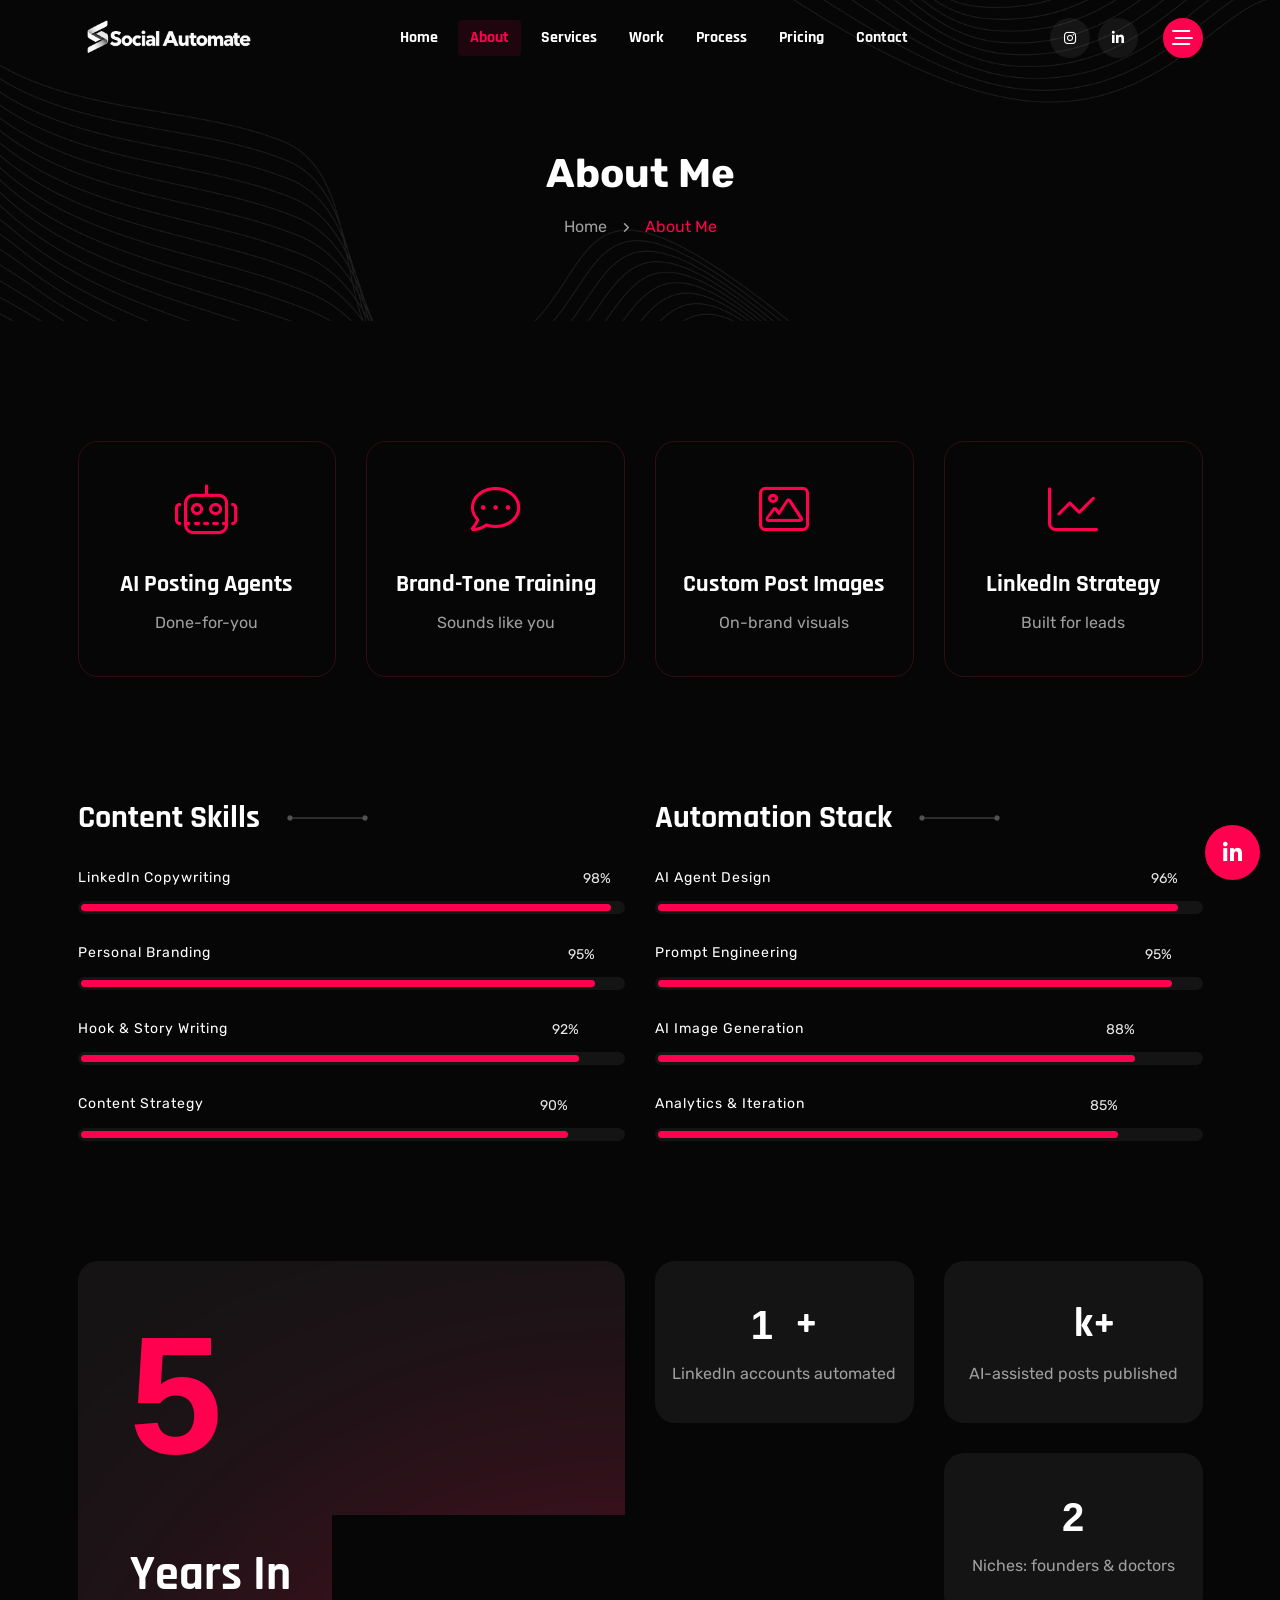
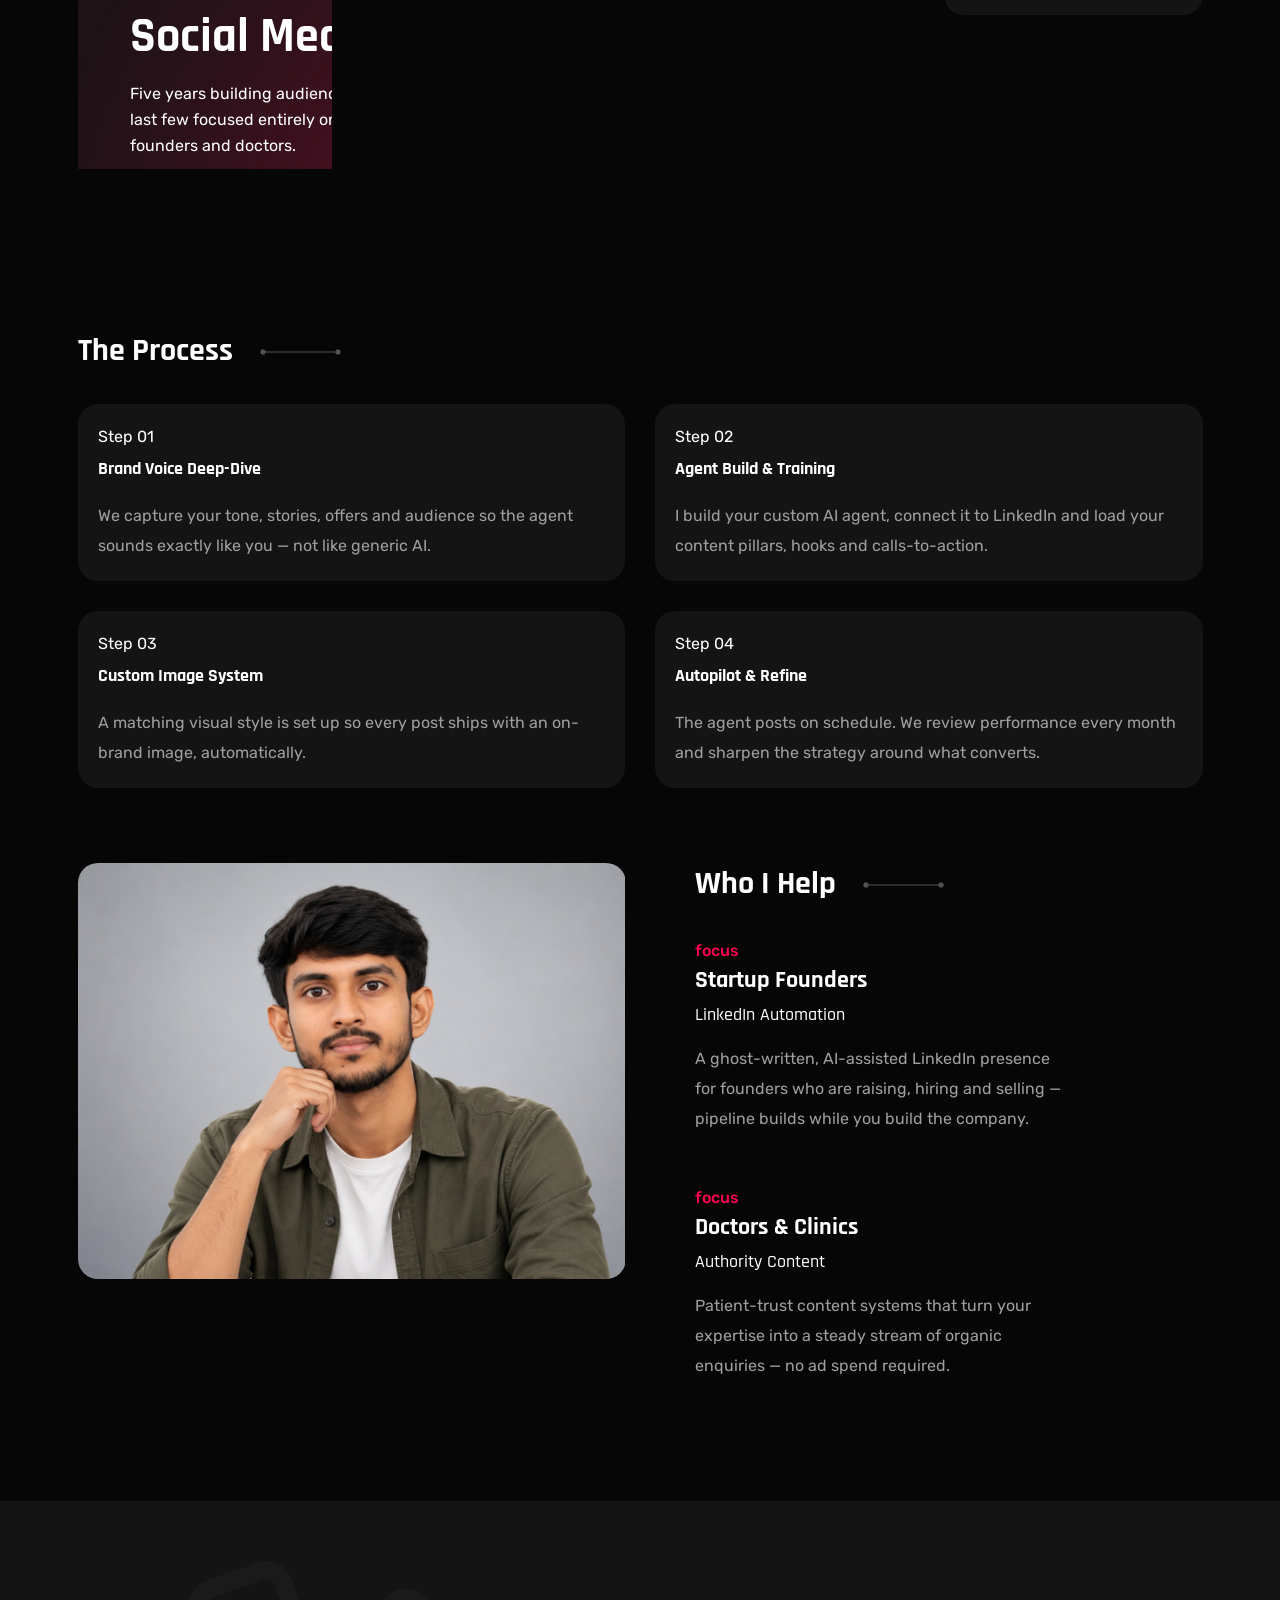
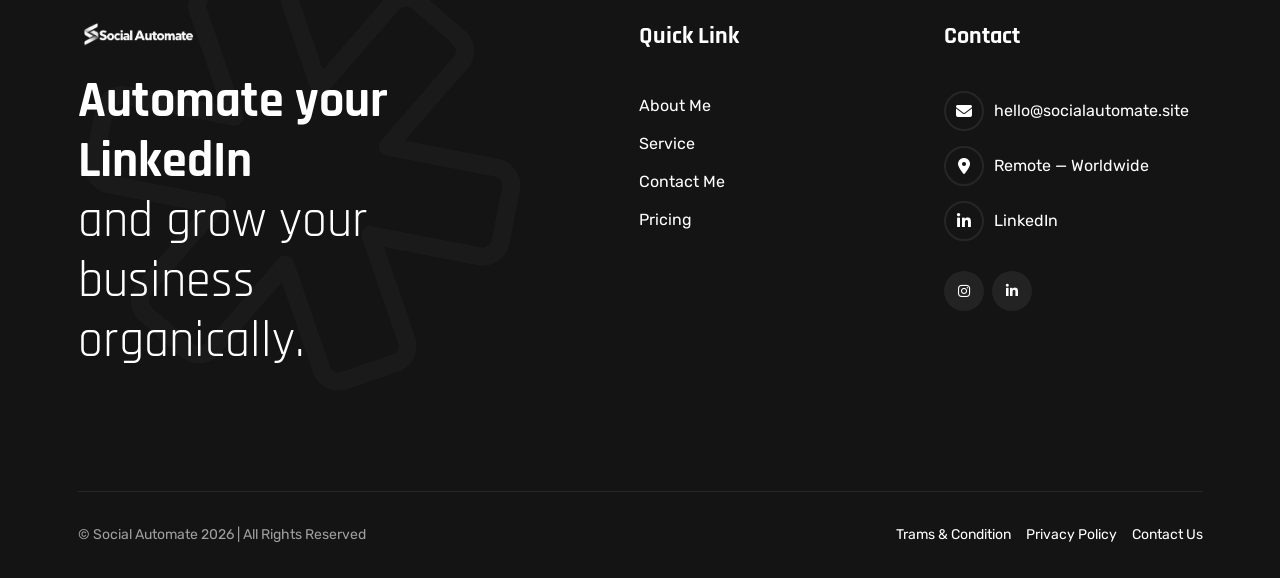
==== about.html @ 87e61f51 "Initial Social Automate website" ====
<!DOCTYPE html>
<html lang="en">


<!-- Mirrored from inversweb.com/product/html/reeni/about.html by HTTrack Website Copier/3.x [XR&CO'2014], Sat, 05 Sep 2026 14:02:04 GMT -->
<head>
    <meta charset="UTF-8">
    <meta http-equiv="X-UA-Compatible" content="IE=edge">
    <meta name="viewport" content="width=device-width, initial-scale=1.0">
    <meta name="description" content="Reeni is a modern personal portfolio template for designers, developers, content writer, cleaner, programmer, fashion designer, model, Influencer and freelancers. Fully responsive, SEO-friendly, Bootstrap and easy to customize.">
    <link rel="shortcut icon" type="image/x-icon" href="assets/images/favicon.svg">
    <title>About | Socialautomate</title>
    <!-- Bootstrap min css -->
    <link rel="stylesheet" href="assets/css/vendor/fontawesome.css">
    <link rel="stylesheet" href="assets/css/plugins/swiper.css">
    <link rel="stylesheet" href="assets/css/plugins/odometer.css">
    <link rel="stylesheet" href="assets/css/vendor/animate.min.css">
    <link rel="stylesheet" href="assets/css/vendor/bootstrap.min.css">
    <!-- custom css -->
    <link rel="stylesheet" href="assets/css/style.css">
    <style>
        .about .tmp-mainmenu a[aria-current="page"] { color: var(--color-primary) !important; }
    </style>
    <link rel="stylesheet" href="assets/css/socialautomate-footer.css">
</head>

<body class="about inner">

    <!-- tpm-header-area start -->
    <header class="tmp-header-area-start header-one header--sticky header--transparent">
        <!-- header mid area start -->
        <div class="container">
            <div class="row">
                <div class="col-lg-12">
                    <div class="header-content">
                        <div class="logo">
                            <a href="index.html">
                                <img class="logo-dark" src="assets/images/logo/logo.png" alt="Socialautomate">
                                <img class="logo-white" src="assets/images/logo/logo.png" alt="Socialautomate">
                            </a>
                        </div>
                        <div class="tmp-mainmenu-nav d-none d-xl-block">
                            <nav class="navbar-example2">
                                <ul class="tmp-mainmenu nav nav-pills">
                                    <li class="nav-item"><a href="index.html">Home</a></li>
                                    <li class="nav-item"><a class="active" aria-current="page" href="about.html">About</a></li>
                                    <li class="nav-item"><a href="index.html#service">Services</a></li>
                                    <li class="nav-item"><a href="index.html#portfolio">Work</a></li>
                                    <li class="nav-item"><a href="index.html#resume">Process</a></li>
                                    <li class="nav-item"><a href="index.html#pricing">Pricing</a></li>
                                    <li class="nav-item"><a href="index.html#contacts">Contact</a></li>
                                </ul>
                            </nav>
                        </div>

                        <div class="tmp-header-right">
                            <div class="social-share-wrapper d-none d-md-block">
                                <div class="social-link">
                                    <a href="https://instagram.com/social.automate" target="_blank" rel="noopener noreferrer" aria-label="Instagram"><i class="fa-brands fa-instagram"></i></a>
                                    <a href="https://linkedin.com/in/dalim-chandra-nama" target="_blank" rel="noopener noreferrer" aria-label="LinkedIn"><i class="fa-brands fa-linkedin-in"></i></a>
                                </div>
                            </div>

                            <div class="actions-area">
                                <div class="tmp-side-collups-area d-none d-xl-block">
                                    <button class="tmp-menu-bars tmp_button_active" aria-label="Open profile menu"><i class="fa-regular fa-bars-staggered"></i></button>
                                </div>
                                <div class="tmp-side-collups-area d-block d-xl-none">
                                    <button class="tmp-menu-bars humberger_menu_active" aria-label="Open navigation"><i class="fa-regular fa-bars-staggered"></i></button>
                                </div>
                            </div>
                        </div>

                    </div>
                </div>
            </div>
        </div>
        <!-- header mid area end -->
    </header>

    <div class="d-none d-xl-block">
        <div class="tmp-sidebar-area tmp_side_bar">
            <div class="inner">
                <div class="top-area">
                    <a href="index.html" class="logo"><img src="assets/images/logo/logo.png" alt="Socialautomate"></a>
                    <div class="close-icon-area"><button class="tmp-round-action-btn close_side_menu_active" type="button" aria-label="Close profile menu"><i class="fa-sharp fa-light fa-xmark"></i></button></div>
                </div>
                <div class="content-wrapper">
                    <div class="image-area-feature"><img src="assets/images/experiences/02.webp" alt="Dalim's profile portrait"></div>
                    <h5 class="title mt--30">AI-powered social media automation for founders &amp; professionals.</h5>
                    <p class="disc">I'm Dalim. I build AI-powered social media automation systems and custom AI agents that help businesses create, publish and manage content more efficiently.</p>
                    <div class="short-contact-area">
                        <a class="single-contact" href="https://linkedin.com/in/dalim-chandra-nama" target="_blank" rel="noopener noreferrer"><i class="fa-brands fa-linkedin-in" aria-hidden="true"></i><div class="information"><span>LinkedIn</span><div class="number">Dalim Chandra Nama</div></div></a>
                        <div class="single-contact"><i class="fa-solid fa-envelope" aria-hidden="true"></i><div class="information tmp-link-animation"><span>Email</span><a href="mailto:hello@socialautomate.site" class="number">hello@socialautomate.site</a></div></div>
                        <div class="single-contact"><i class="fa-solid fa-location-crosshairs"></i><div class="information tmp-link-animation"><span>My Address</span><span class="number">REMOTE — WORLDWIDE</span></div></div>
                    </div>
                    <div class="social-wrapper mt--20"><span class="subtitle">find with me</span><div class="social-link"><a aria-label="Instagram" href="https://instagram.com/social.automate" target="_blank" rel="noopener noreferrer"><i class="fa-brands fa-instagram"></i></a><a aria-label="LinkedIn" href="https://linkedin.com/in/dalim-chandra-nama" target="_blank" rel="noopener noreferrer"><i class="fa-brands fa-linkedin-in"></i></a></div></div>
                </div>
            </div>
        </div>
        <a class="overlay_close_side_menu close_side_menu_active" href="javascript:void(0);" aria-label="Close profile menu"></a>
    </div>


    <!-- Start Popup Mobile Menu  -->
    <div class="d-block d-xl-none">
        <div class="tmp-popup-mobile-menu">
            <div class="inner">
                <div class="header-top">
                    <div class="logo">
                        <a href="index.html" class="logo-area">
                            <img class="logo-dark" src="assets/images/logo/logo.png" alt="Socialautomate">
                            <img class="logo-white" src="assets/images/logo/logo.png" alt="Socialautomate">
                        </a>
                    </div>
                    <div class="close-menu">
                        <button class="close-button tmp-round-action-btn">
                            <i class="fa-sharp fa-light fa-xmark"></i>
                        </button>
                    </div>
                </div>

                <ul class="tmp-mainmenu onepagenav-click">
                    <li><a href="index.html">Home</a></li>
                    <li><a class="active" aria-current="page" href="about.html">About</a></li>
                    <li><a href="index.html#service">Services</a></li>
                    <li><a href="index.html#portfolio">Work</a></li>
                    <li><a href="index.html#resume">Process</a></li>
                    <li><a href="index.html#pricing">Pricing</a></li>
                    <li><a href="index.html#contacts">Contact</a></li>
                </ul>

                <!-- social sharea area -->
                <div class="social-wrapper mt--40">
                    <span class="subtitle">find with me</span>
                    <div class="social-link">
                        <a href="https://instagram.com/social.automate" target="_blank" rel="noopener noreferrer" aria-label="Instagram"><i class="fa-brands fa-instagram"></i></a>
                        <a href="https://linkedin.com/in/dalim-chandra-nama" target="_blank" rel="noopener noreferrer" aria-label="LinkedIn"><i class="fa-brands fa-linkedin-in"></i></a>
                    </div>
                </div>
                <!-- end -->

            </div>
        </div>
    </div>
    <!-- End Popup Mobile Menu  -->


    <!-- Breadcrumb Area Start -->
    <div class="breadcrumb-area breadcrumb-bg">
        <div class="container">
            <div class="row">
                <div class="col-lg-12">
                    <div class="breadcrumb-inner text-center">
                        <h1 class="title split-collab">About Me</h1>
                        <ul class="page-list">
                            <li class="tmp-breadcrumb-item"><a href="index.html">Home</a></li>
                            <li class="icon"><i class="fa-solid fa-angle-right"></i></li>
                            <li class="tmp-breadcrumb-item active">About Me</li>
                        </ul>
                    </div>
                </div>
            </div>
        </div>
    </div>
    <!-- Breadcrumb Area End -->

    <!-- Tpm Service Area Start -->
    <section class="service-area tmp-section-gap">
        <div class="container">
            <div class="row justify-content-center">
                <div class="col-lg-3 col-md-4 col-sm-6">
                    <div class="service-card-v1 tmp-scroll-trigger tmp-fade-in animation-order-1 tmp-link-animation">
                        <div class="service-card-icon">
                            <i class="fa-light fa-robot"></i>
                        </div>
                        <h4 class="service-title"><a href="service-details.html">AI Posting Agents</a></h4>
                        <p class="service-para">Done-for-you</p>
                    </div>
                </div>
                <div class="col-lg-3 col-md-4 col-sm-6">
                    <div class="service-card-v1 tmp-scroll-trigger tmp-fade-in animation-order-2 tmp-link-animation">
                        <div class="service-card-icon">
                            <i class="fa-light fa-comment-dots"></i>
                        </div>
                        <h4 class="service-title"><a href="service-details.html">Brand-Tone Training</a></h4>
                        <p class="service-para">Sounds like you</p>
                    </div>
                </div>
                <div class="col-lg-3 col-md-4 col-sm-6">
                    <div class="service-card-v1 tmp-scroll-trigger tmp-fade-in animation-order-3 tmp-link-animation">
                        <div class="service-card-icon">
                            <i class="fa-light fa-image"></i>
                        </div>
                        <h4 class="service-title"><a href="service-details.html">Custom Post Images</a></h4>
                        <p class="service-para">On-brand visuals</p>
                    </div>
                </div>
                <div class="col-lg-3 col-md-4 col-sm-6">
                    <div class="service-card-v1 tmp-scroll-trigger tmp-fade-in animation-order-4 tmp-link-animation">
                        <div class="service-card-icon">
                            <i class="fa-light fa-chart-line"></i>
                        </div>
                        <h4 class="service-title"><a href="service-details.html">LinkedIn Strategy</a></h4>
                        <p class="service-para">Built for leads</p>
                    </div>
                </div>
            </div>
        </div>
    </section>
    <!-- Tpm Service Area End -->

    <!-- tmp skill area start -->
    <div class="tmp-skill-area tmp-section-gapBottom">
        <div class="container">
            <div class="row">
                <div class="inner">
                    <div class="row">
                        <div class="col-lg-6">
                            <div class="progress-wrapper">
                                <div class="content">
                                    <h2 class="custom-title mb--30 tmp-scroll-trigger tmp-fade-in animation-order-1">
                                        Content Skills <span><img src="assets/images/custom-line/custom-line.png" alt="custom-line"></span>
                                    </h2>
                                    <!-- Start Single Progress Charts -->
                                    <div class="progress-charts">
                                        <h6 class="heading heading-h6">
                                            LinkedIn Copywriting</h6>
                                        <div class="progress">
                                            <div class="progress-bar wow fadeInLeft" data-wow-duration="0.5s" data-wow-delay=".3s" role="progressbar" style="width: 98%; visibility: visible; animation-duration: 0.5s; animation-delay: 0.3s; animation-name: fadeInLeft;" aria-valuenow="98" aria-valuemin="0" aria-valuemax="100">
                                                <span class="percent-label">98%</span>
                                            </div>
                                        </div>
                                    </div>
                                    <!-- End Single Progress Charts -->

                                    <!-- Start Single Progress Charts -->
                                    <div class="progress-charts">
                                        <h6 class="heading heading-h6">
                                            Personal Branding</h6>
                                        <div class="progress">
                                            <div class="progress-bar wow fadeInLeft" data-wow-duration="0.6s" data-wow-delay=".4s" role="progressbar" style="width: 95%; visibility: visible; animation-duration: 0.6s; animation-delay: 0.4s; animation-name: fadeInLeft;" aria-valuenow="95" aria-valuemin="0" aria-valuemax="100">
                                                <span class="percent-label">95%</span>
                                            </div>
                                        </div>
                                    </div>
                                    <!-- End Single Progress Charts -->

                                    <!-- Start Single Progress Charts -->
                                    <div class="progress-charts">
                                        <h6 class="heading heading-h6">
                                            Hook &amp; Story Writing</h6>
                                        <div class="progress">
                                            <div class="progress-bar wow fadeInLeft" data-wow-duration="0.7s" data-wow-delay=".5s" role="progressbar" style="width: 92%; visibility: visible; animation-duration: 0.7s; animation-delay: 0.5s; animation-name: fadeInLeft;" aria-valuenow="92" aria-valuemin="0" aria-valuemax="100">
                                                <span class="percent-label">92%</span>
                                            </div>
                                        </div>
                                    </div>
                                    <!-- End Single Progress Charts -->

                                    <!-- Start Single Progress Charts -->
                                    <div class="progress-charts">
                                        <h6 class="heading heading-h6">
                                            Content Strategy</h6>
                                        <div class="progress">
                                            <div class="progress-bar wow fadeInLeft" data-wow-duration="0.8s" data-wow-delay=".6s" role="progressbar" style="width: 90%; visibility: visible; animation-duration: 0.8s; animation-delay: 0.6s; animation-name: fadeInLeft;" aria-valuenow="90" aria-valuemin="0" aria-valuemax="100">
                                                <span class="percent-label">90%</span>
                                            </div>
                                        </div>
                                    </div>
                                    <!-- End Single Progress Charts -->

                                </div>
                            </div>
                        </div>
                        <div class="col-lg-6">
                            <div class="progress-wrapper">
                                <div class="content">
                                    <h2 class="custom-title mb--30 tmp-scroll-trigger tmp-fade-in animation-order-1">
                                        Automation Stack <span><img src="assets/images/custom-line/custom-line.png" alt="custom-line"></span>
                                    </h2>
                                    <!-- Start Single Progress Charts -->
                                    <div class="progress-charts">
                                        <h6 class="heading heading-h6">
                                            AI Agent Design</h6>
                                        <div class="progress">
                                            <div class="progress-bar wow fadeInLeft" data-wow-duration="0.5s" data-wow-delay=".3s" role="progressbar" style="width: 96%; visibility: visible; animation-duration: 0.5s; animation-delay: 0.3s; animation-name: fadeInLeft;" aria-valuenow="96" aria-valuemin="0" aria-valuemax="100">
                                                <span class="percent-label">96%</span>
                                            </div>
                                        </div>
                                    </div>
                                    <!-- End Single Progress Charts -->

                                    <!-- Start Single Progress Charts -->
                                    <div class="progress-charts">
                                        <h6 class="heading heading-h6">
                                            Prompt Engineering</h6>
                                        <div class="progress">
                                            <div class="progress-bar wow fadeInLeft" data-wow-duration="0.6s" data-wow-delay=".4s" role="progressbar" style="width: 95%; visibility: visible; animation-duration: 0.6s; animation-delay: 0.4s; animation-name: fadeInLeft;" aria-valuenow="95" aria-valuemin="0" aria-valuemax="100">
                                                <span class="percent-label">95%</span>
                                            </div>
                                        </div>
                                    </div>
                                    <!-- End Single Progress Charts -->

                                    <!-- Start Single Progress Charts -->
                                    <div class="progress-charts">
                                        <h6 class="heading heading-h6">
                                            AI Image Generation</h6>
                                        <div class="progress">
                                            <div class="progress-bar wow fadeInLeft" data-wow-duration="0.7s" data-wow-delay=".5s" role="progressbar" style="width: 88%; visibility: visible; animation-duration: 0.7s; animation-delay: 0.5s; animation-name: fadeInLeft;" aria-valuenow="88" aria-valuemin="0" aria-valuemax="100">
                                                <span class="percent-label">88%</span>
                                            </div>
                                        </div>
                                    </div>
                                    <!-- End Single Progress Charts -->

                                    <!-- Start Single Progress Charts -->
                                    <div class="progress-charts">
                                        <h6 class="heading heading-h6">
                                            Analytics &amp; Iteration</h6>
                                        <div class="progress">
                                            <div class="progress-bar wow fadeInLeft" data-wow-duration="0.8s" data-wow-delay=".6s" role="progressbar" style="width: 85%; visibility: visible; animation-duration: 0.8s; animation-delay: 0.6s; animation-name: fadeInLeft;" aria-valuenow="85" aria-valuemin="0" aria-valuemax="100">
                                                <span class="percent-label">85%</span>
                                            </div>
                                        </div>
                                    </div>
                                    <!-- End Single Progress Charts -->

                                </div>
                            </div>
                        </div>
                    </div>
                </div>
            </div>
        </div>
    </div>
    <!-- tmp skill area end -->

    <!-- Tpm Counter Area Start -->
    <section class="counter-area tmp-section-gapBottom">
        <div class="container">
            <div class="row g-5">
                <div class="col-12 col-lg-6 col-xl-6 col-xxl-6">
                    <div class="year-of-expariance-wrapper bg-blur-style-one tmp-scroll-trigger tmp-fade-in animation-order-1">
                        <div class="year-expariance-wrap">
                            <!-- <h2 class="year-number"><span class="counter">5 </span> </h2> -->
                            <h2 class="counter year-number"><span class="odometer" data-count="5">00</span>
                            </h2>
                            <h3 class="year-title">Years In <br> Social Media</h3>
                        </div>
                        <p class="year-para">Five years building audiences and content systems — the last few focused entirely on automating LinkedIn for founders and doctors.</p>
                    </div>
                </div>
                <div class="col-12 col-lg-6 col-xl-6 col-xxl-6">
                    <div class="counter-area-right-content">
                        <div class="row g-5">
                            <div class="col-lg-6 col-sm-6 col-12">
                                <div class="counter-card tmponhover tmp-scroll-trigger tmp-fade-in animation-order-1">
                                    <h3 class="counter counter-title"><span class="odometer" data-count="15">00</span>+
                                    </h3>
                                    <p class="counter-para">LinkedIn accounts automated</p>
                                </div>
                            </div>
                            <div class="col-lg-6 col-sm-6 col-12">
                                <div class="counter-card tmponhover tmp-scroll-trigger tmp-fade-in animation-order-2">
                                    <h3 class="counter counter-title"><span class="odometer" data-count="10">00</span>k+
                                    </h3>
                                    <p class="counter-para">AI-assisted posts published</p>
                                </div>
                            </div>
                            <div class="col-lg-6 col-sm-6 col-12">
                                <div class="counter-card tmponhover tmp-scroll-trigger tmp-fade-in animation-order-3">
                                    <h3 class="counter counter-title"><span class="odometer" data-count="90">00</span>%
                                    </h3>
                                    <p class="counter-para">Client retention rate</p>
                                </div>
                            </div>
                            <div class="col-lg-6 col-sm-6 col-12">
                                <div class="counter-card tmponhover tmp-scroll-trigger tmp-fade-in animation-order-4">
                                    <h3 class="counter counter-title"><span class="odometer" data-count="2">00</span>
                                    </h3>
                                    <p class="counter-para">Niches: founders &amp; doctors</p>
                                </div>
                            </div>
                        </div>
                    </div>
                </div>
            </div>
        </div>
    </section>
    <!-- Tpm Counter Area End -->

    <!-- Tpm Education Experience Area Start -->
    <section class="education-experience tmp-section-gapBottom">
        <div class="container">
            <h2 class="custom-title mb-32 tmp-scroll-trigger tmp-fade-in animation-order-1">The Process <span><img src="assets/images/custom-line/custom-line.png"
                        alt="custom-line"></span>
            </h2>
            <div class="row g-5">
                <div class="col-lg-6 col-sm-6">
                    <div class="education-experience-card tmponhover tmp-scroll-trigger tmp-fade-in animation-order-1">
                        <h4 class="edu-sub-title">Step 01</h4>
                        <h2 class="edu-title">Brand Voice Deep-Dive</h2>
                        <p class="edu-para">We capture your tone, stories, offers and audience so the agent sounds exactly like you — not like generic AI.</p>
                    </div>
                </div>
                <div class="col-lg-6 col-sm-6">
                    <div class="education-experience-card tmponhover tmp-scroll-trigger tmp-fade-in animation-order-2">
                        <h4 class="edu-sub-title">Step 02</h4>
                        <h2 class="edu-title">Agent Build &amp; Training</h2>
                        <p class="edu-para">I build your custom AI agent, connect it to LinkedIn and load your content pillars, hooks and calls-to-action.</p>
                    </div>
                </div>
                <div class="col-lg-6 col-sm-6">
                    <div class="education-experience-card tmponhover tmp-scroll-trigger tmp-fade-in animation-order-3">
                        <h4 class="edu-sub-title">Step 03</h4>
                        <h2 class="edu-title">Custom Image System</h2>
                        <p class="edu-para">A matching visual style is set up so every post ships with an on-brand image, automatically.</p>
                    </div>
                </div>
                <div class="col-lg-6 col-sm-6">
                    <div class="education-experience-card tmponhover tmp-scroll-trigger tmp-fade-in animation-order-4">
                        <h4 class="edu-sub-title">Step 04</h4>
                        <h2 class="edu-title">Autopilot &amp; Refine</h2>
                        <p class="edu-para">The agent posts on schedule. We review performance every month and sharpen the strategy around what converts.</p>
                    </div>
                </div>
            </div>
            <div class="experiences-wrapper v2">
                <div class="row">
                    <div class="col-lg-6">
                        <div class="experiences-wrap-right-content">
                            <img class="tmp-scroll-trigger tmp-zoom-in animation-order-1" src="assets/images/experiences/expert-img-two.jpg" alt="expert-img">
                        </div>
                    </div>
                    <div class="col-lg-6">
                        <div class="experiences-wrap-left-content">

                            <h2 class="custom-title mb-32 tmp-scroll-trigger tmp-fade-in animation-order-1">Who I Help <span><img
                            src="assets/images/custom-line/custom-line.png" alt="custom-line"></span></h2>
                            <div class="experience-content tmp-scroll-trigger tmp-fade-in animation-order-1">
                                <p class="ex-subtitle">focus</p>
                                <h2 class="ex-name">Startup Founders</h2>
                                <h3 class="ex-title">LinkedIn Automation</h3>
                                <p class="ex-para">A ghost-written, AI-assisted LinkedIn presence for founders who are raising, hiring and selling — pipeline builds while you build the company.</p>
                            </div>

                            <div class="experience-content tmp-scroll-trigger tmp-fade-in animation-order-2">
                                <p class="ex-subtitle">focus</p>
                                <h2 class="ex-name">Doctors &amp; Clinics</h2>
                                <h3 class="ex-title">Authority Content</h3>
                                <p class="ex-para">Patient-trust content systems that turn your expertise into a steady stream of organic enquiries — no ad spend required.</p>
                            </div>

                        </div>
                    </div>
                </div>
            </div>
        </div>
    </section>
    <!-- Tpm Education Experience Area End -->


    <!-- Start Footer Area  -->
    <!-- Start Footer Area  -->
    <footer class="footer-area footer-style-one-wrapper bg-color-footer bg_images tmp-section-gap">
        <div class="container">
            <div class="footer-main footer-style-one">
                <div class="row g-5">
                    <div class="col-lg-5 col-md-6">
                        <div class="single-footer-wrapper border-right mr--20">
                            <div class="logo">
                                <a href="index.html">
                                    <img src="assets/images/logo/logo.png" alt="Socialautomate">
                                </a>
                            </div>
                            <p class="description"><span>Automate your LinkedIn</span><br>and grow your business<br>organically.</p>
                        </div>
                    </div>
                    <div class="col-lg-4 col-md-6">
                        <div class="single-footer-wrapper quick-link-wrap">
                            <h5 class="ft-title">Quick Link</h5>
                            <ul class="ft-link tmp-link-animation">
                                <li>
                                    <a href="about.html">About Me</a>
                                </li>
                                <li>
                                    <a href="service.html">Service</a>
                                </li>
                                <li>
                                    <a href="contact.html">Contact Me</a>
                                </li>
                                <li>
                                    <a href="contact.html">Pricing</a>
                                </li>
                            </ul>
                        </div>
                    </div>
                    <div class="col-lg-3 col-md-6">
                        <div class="single-footer-wrapper contact-wrap">
                            <h5 class="ft-title">Contact</h5>
                            <ul class="ft-link tmp-link-animation">
                                <li><span class="ft-icon"><i class="fa-solid fa-envelope"></i></span><a href="mailto:hello@socialautomate.site">hello@socialautomate.site</a></li>
                                <li><span class="ft-icon"><i class="fa-solid fa-location-dot"></i></span>Remote &mdash; Worldwide</li>
                                <li><a class="footer-linkedin-contact" href="https://linkedin.com/in/dalim-chandra-nama" target="_blank" rel="noopener noreferrer"><span class="ft-icon"><i class="fa-brands fa-linkedin-in" aria-hidden="true"></i></span>LinkedIn</a></li>
                            </ul>
                            <div class="social-link footer">
                                <a href="https://instagram.com/social.automate" target="_blank" rel="noopener noreferrer" aria-label="Instagram"><i class="fa-brands fa-instagram"></i></a>
                                <a href="https://linkedin.com/in/dalim-chandra-nama" target="_blank" rel="noopener noreferrer" aria-label="LinkedIn"><i class="fa-brands fa-linkedin-in"></i></a>
                            </div>
                        </div>
                    </div>
                </div>
            </div>
        </div>
        <div class="footer-bg-img" aria-hidden="true">
            <img src="assets/images/footer/footer-bg-img.png" alt="">
        </div>
    </footer>
    <div class="copyright-area-one">
        <div class="container">
            <div class="row">
                <div class="col-lg-12">
                    <div class="main-wrapper">
                        <p class="copy-right-para tmp-link-animation">© Social Automate 2026 | All Rights Reserved</p>
                        <ul class="tmp-link-animation">
                            <li><a href="#">Trams & Condition</a></li>
                            <li><a href="#">Privacy Policy</a></li>
                            <li><a href="contact.html">Contact Us</a></li>
                        </ul>
                    </div>
                </div>
            </div>
        </div>
    </div>
    <!-- End Footer Area  -->
    <!-- End Footer Area  -->


    <!-- Floating LinkedIn profile link -->
    <div class="ready-chatting-option tmp-ready-chat">
        <a class="floating-linkedin" href="https://linkedin.com/in/dalim-chandra-nama" target="_blank" rel="noopener noreferrer" aria-label="Visit LinkedIn Profile" title="LinkedIn">
            <i class="fa-brands fa-linkedin-in" aria-hidden="true"></i>
        </a>
    </div>
    <!-- Floating LinkedIn profile link end -->
    <!-- progress area start -->
    <div class="scrollToTop" style="display: block;">
        <div class="arrowUp">
            <i class="fa-light fa-arrow-up"></i>
        </div>
        <div class="water" style="transform: translate(0px, 87%);">
            <svg viewBox="0 0 560 20" class="water_wave water_wave_back">
                <use xlink:href="#wave"></use>
            </svg>
            <svg viewBox="0 0 560 20" class="water_wave water_wave_front">
                <use xlink:href="#wave"></use>
            </svg>
            <svg version="1.1" xmlns="http://www.w3.org/2000/svg" xmlns:xlink="http://www.w3.org/1999/xlink" viewBox="0 0 560 20" style="display: none;">
                <symbol id="wave">
                    <path d="M420,20c21.5-0.4,38.8-2.5,51.1-4.5c13.4-2.2,26.5-5.2,27.3-5.4C514,6.5,518,4.7,528.5,2.7c7.1-1.3,17.9-2.8,31.5-2.7c0,0,0,0,0,0v20H420z" fill="#"></path>
                    <path d="M420,20c-21.5-0.4-38.8-2.5-51.1-4.5c-13.4-2.2-26.5-5.2-27.3-5.4C326,6.5,322,4.7,311.5,2.7C304.3,1.4,293.6-0.1,280,0c0,0,0,0,0,0v20H420z" fill="#"></path>
                    <path d="M140,20c21.5-0.4,38.8-2.5,51.1-4.5c13.4-2.2,26.5-5.2,27.3-5.4C234,6.5,238,4.7,248.5,2.7c7.1-1.3,17.9-2.8,31.5-2.7c0,0,0,0,0,0v20H140z" fill="#"></path>
                    <path d="M140,20c-21.5-0.4-38.8-2.5-51.1-4.5c-13.4-2.2-26.5-5.2-27.3-5.4C46,6.5,42,4.7,31.5,2.7C24.3,1.4,13.6-0.1,0,0c0,0,0,0,0,0l0,20H140z" fill="#"></path>
                </symbol>
            </svg>

        </div>
    </div>
    <!-- progress area end -->
    <script src="assets/js/vendor/jquery.js"></script>
    <script src="assets/js/vendor/jquery-ui.min.js"></script>
    <script src="assets/js/vendor/waypoints.min.js"></script>

    <script src="assets/js/plugins/odometer.js"></script>
    <script src="assets/js/vendor/appear.js"></script>


    <script src="assets/js/vendor/jquery-one-page-nav.js"></script>
    <script src="assets/js/plugins/swiper.js"></script>

    <script src="assets/js/plugins/gsap.js"></script>
    <script src="assets/js/plugins/splittext.js"></script>
    <script src="assets/js/plugins/scrolltigger.js"></script>
    <script src="assets/js/plugins/scrolltoplugins.js"></script>
    <script src="assets/js/plugins/smoothscroll.js"></script>
    <!-- bootstrap Js-->
    <script src="assets/js/vendor/bootstrap.min.js"></script>
    <script src="assets/js/vendor/waw.js"></script>
    <script src="assets/js/plugins/isotop.js"></script>
    <script src="assets/js/plugins/animation.js"></script>
    <script src="assets/js/vendor/backtop.js"></script>
    <script src="assets/js/plugins/text-type.js"></script>
    <!-- custom Js -->
    <script src="assets/js/main.js"></script>
</body>


<!-- Mirrored from inversweb.com/product/html/reeni/about.html by HTTrack Website Copier/3.x [XR&CO'2014], Sat, 05 Sep 2026 14:02:04 GMT -->
</html>
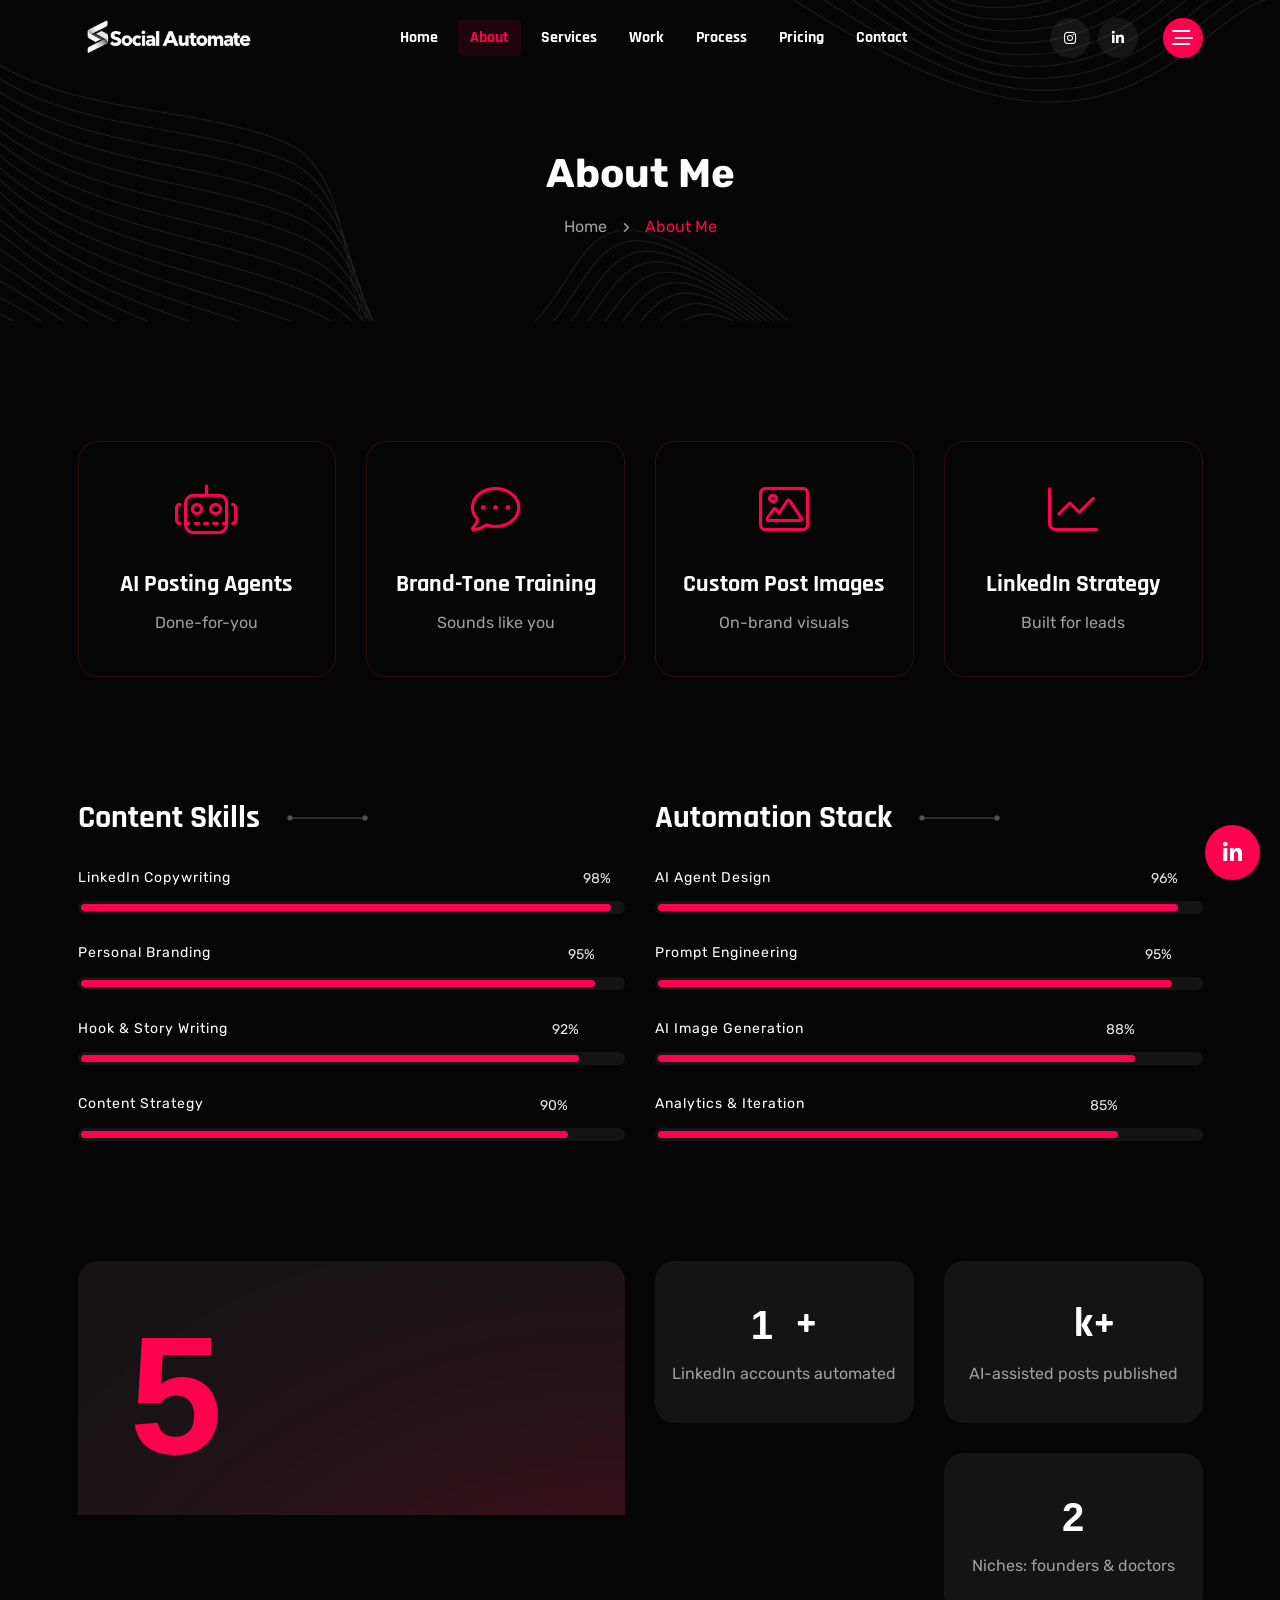
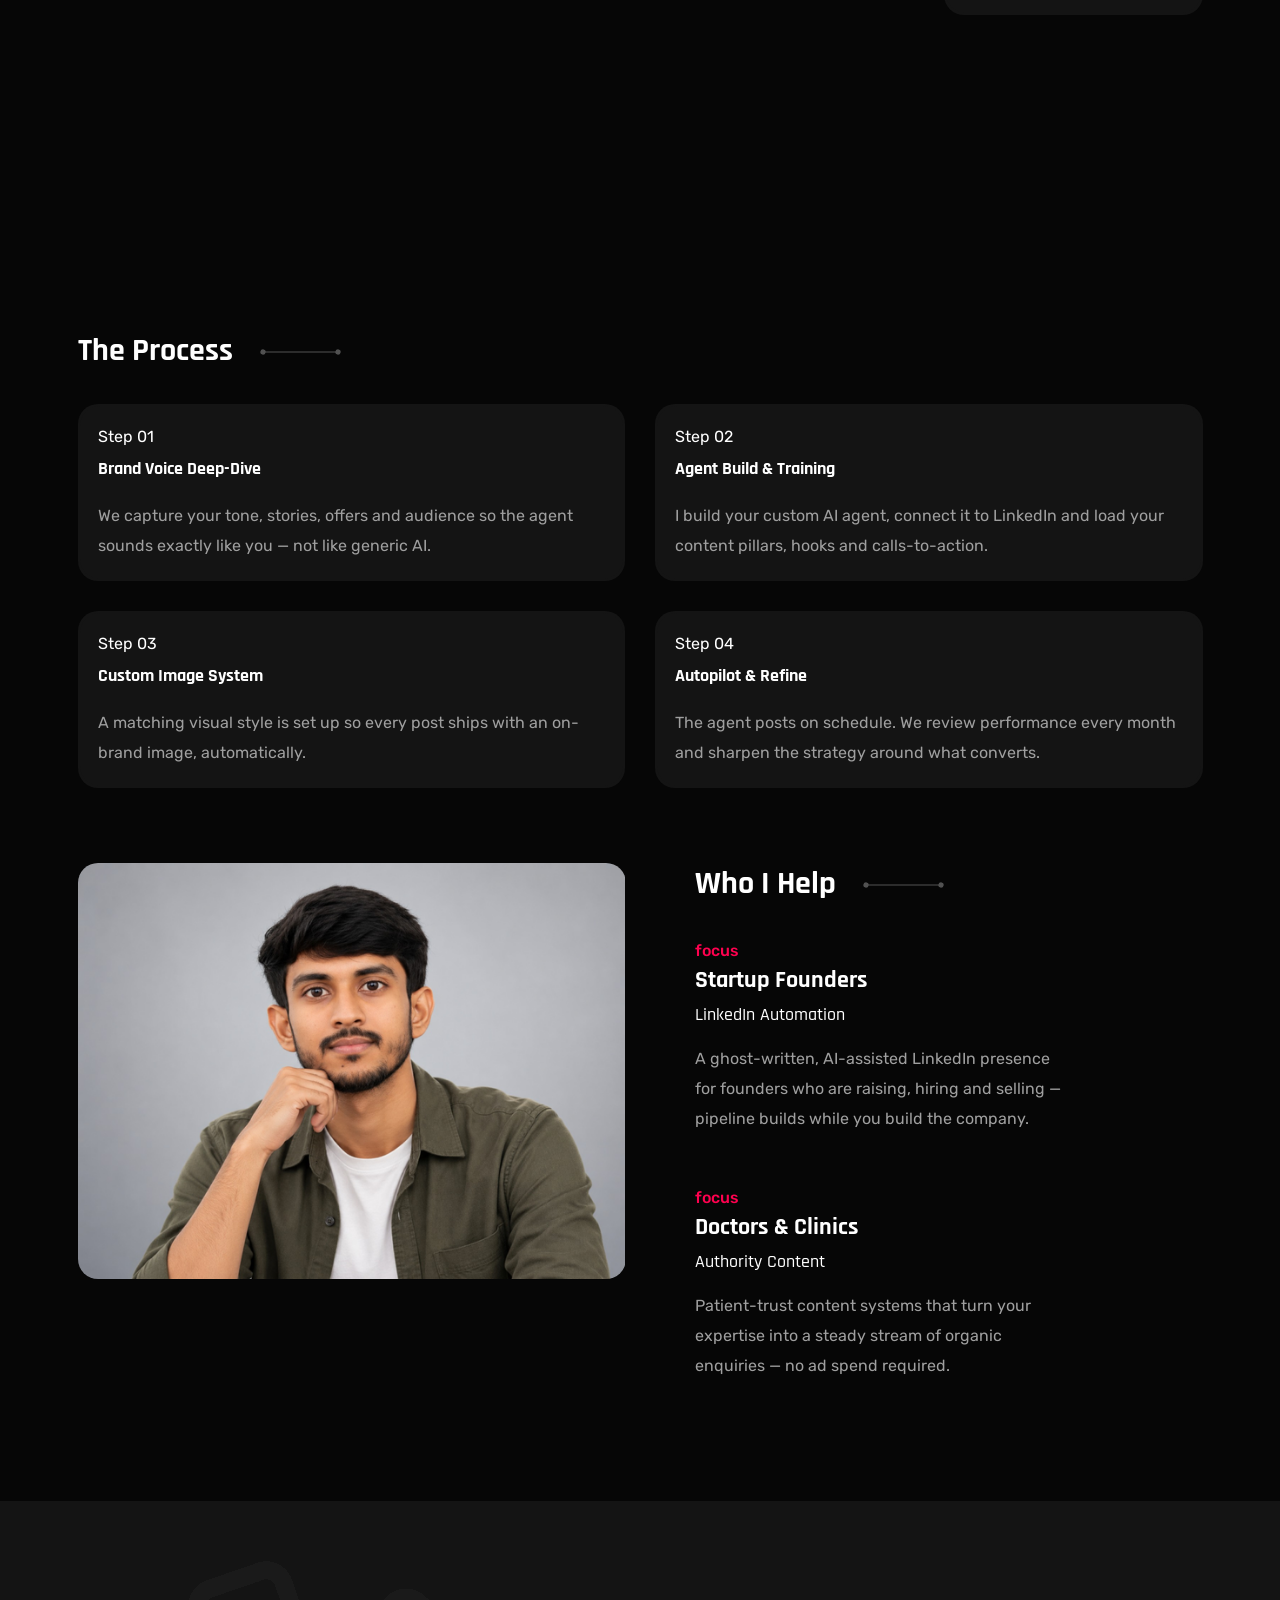
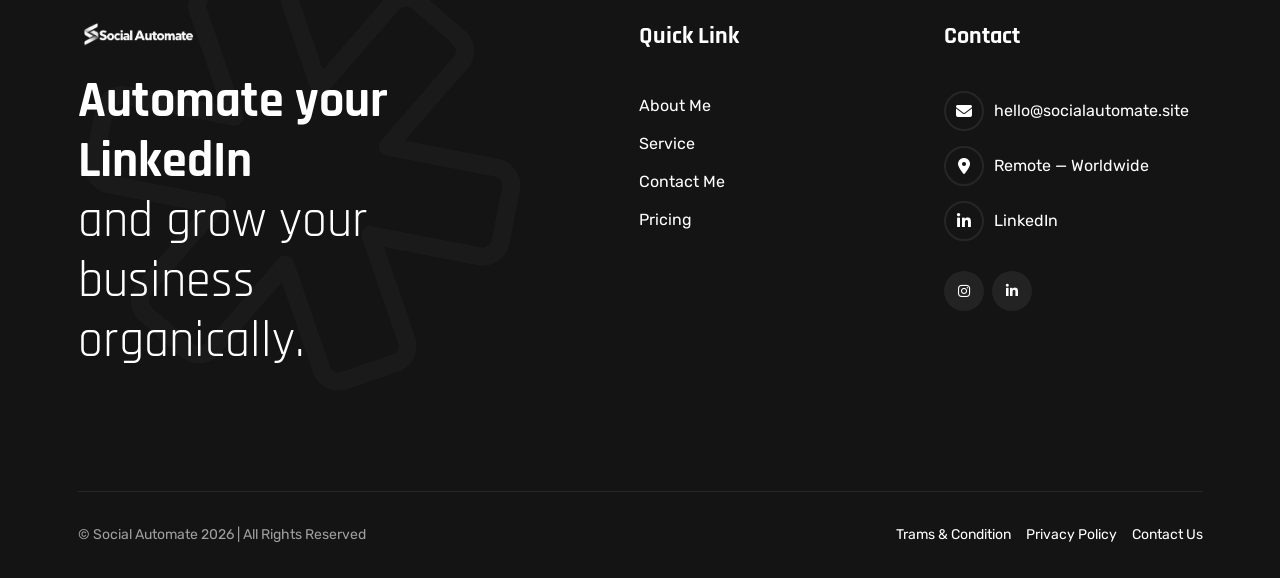
==== commit c1330886: "Update responsive design" ====
--- a/about.html
+++ b/about.html
@@ -431,7 +431,7 @@
                 <div class="row">
                     <div class="col-lg-6">
                         <div class="experiences-wrap-right-content">
-                            <img class="tmp-scroll-trigger tmp-zoom-in animation-order-1" src="assets/images/experiences/expert-img-two.jpg" alt="expert-img">
+                            <img width="630" height="479" loading="lazy" class="tmp-scroll-trigger tmp-zoom-in animation-order-1" src="assets/images/experiences/expert-img-two.jpg" alt="expert-img">
                         </div>
                     </div>
                     <div class="col-lg-6">
@@ -515,7 +515,7 @@
             </div>
         </div>
         <div class="footer-bg-img" aria-hidden="true">
-            <img src="assets/images/footer/footer-bg-img.png" alt="">
+            <img loading="lazy" src="assets/images/footer/footer-bg-img.png" alt="">
         </div>
     </footer>
     <div class="copyright-area-one">
--- a/assets/css/style.css
+++ b/assets/css/style.css
@@ -11135,49 +11135,63 @@
 .demo-model .header-one.header--transparent.sticky {
   display: block !important;
 }
-.demo-model .tmp-banner-one-area.style-2 {
+/* Homepage portrait: one full-bleed composition at every breakpoint. */
+#home {
+  --hero-height: clamp(640px, 55vw, 950px);
   background-image: url(../images/bg/03.webp);
-}
-.demo-model .banner-model-15 {
+  background-repeat: no-repeat;
+  background-size: cover;
+  background-position: 65% center;
+  min-height: var(--hero-height);
+  padding: calc(var(--hero-height) * .48) 0 48px;
+  align-items: flex-start;
+}
+#home .banner-model-15 {
+  max-width: 100%;
+  margin: 0 auto;
   text-align: center;
-  max-width: 80%;
-  margin: auto;
-}
-@media only screen and (min-width: 1200px) and (max-width: 1599px) {
-  .demo-model .banner-model-15 {
-    max-width: 100%;
-  }
-}
-@media only screen and (max-width: 767px) {
-  .demo-model .banner-model-15 {
-    max-width: 100%;
-  }
-}
-.demo-model .banner-model-15 .title {
-  font-size: 160px !important;
-  margin-top: 0;
-  margin-bottom: 0;
+}
+#home .banner-model-15 .title {
+  margin: 0;
+  font-size: clamp(32px, 9vw, 160px);
+  line-height: 1.2;
+  white-space: nowrap;
   text-transform: uppercase;
 }
-@media only screen and (max-width: 1199px) {
-  .demo-model .banner-model-15 .title {
-    font-size: 120px !important;
-  }
-}
-@media only screen and (max-width: 767px) {
-  .demo-model .banner-model-15 .title {
-    font-size: 80px !important;
-  }
-}
-@media only screen and (max-width: 575px) {
-  .demo-model .banner-model-15 .title {
-    font-size: 44px !important;
-  }
-}
-.demo-model .banner-model-15 p.disc {
+#home .banner-model-15 .disc {
+  max-width: 1100px;
+  margin: 22px auto 0;
   font-size: 22px;
+  line-height: 1.5;
   text-transform: uppercase;
   color: #fff;
+}
+@media only screen and (max-width: 1199px) {
+  #home {
+    --hero-height: clamp(560px, 65vw, 720px);
+    background-position: 70% center;
+    padding-bottom: 32px;
+  }
+  #home .banner-model-15 .disc {
+    max-width: 660px;
+    margin-top: 12px;
+    font-size: 20px;
+  }
+}
+@media only screen and (max-width: 767px) {
+  #home {
+    --hero-height: clamp(400px, 110vw, 560px);
+    background-position: 78% center;
+    padding-top: calc(var(--hero-height) * .46);
+    padding-bottom: 24px;
+  }
+  #home .banner-model-15 .title {
+    font-size: clamp(32px, 10vw, 64px);
+  }
+  #home .banner-model-15 .disc {
+    max-width: 480px;
+    font-size: clamp(14px, 3.8vw, 18px);
+  }
 }
 
 .modern-demo .header-one.header--transparent {
@@ -15873,6 +15887,15 @@
   height: 100%;
   object-fit: cover;
   transition: all 0.5s ease;
+}
+/* Work thumbnails contain diagrams: retain every edge in both hover layers. */
+.latest-portfolio-card-style-two .img-box img {
+  object-fit: contain;
+  object-position: center;
+}
+.latest-portfolio-card-style-two .img-box > a {
+  display: block;
+  height: 100%;
 }
 .img-box:hover .img-secondary {
   transform: translateX(-50%) scaleX(2);
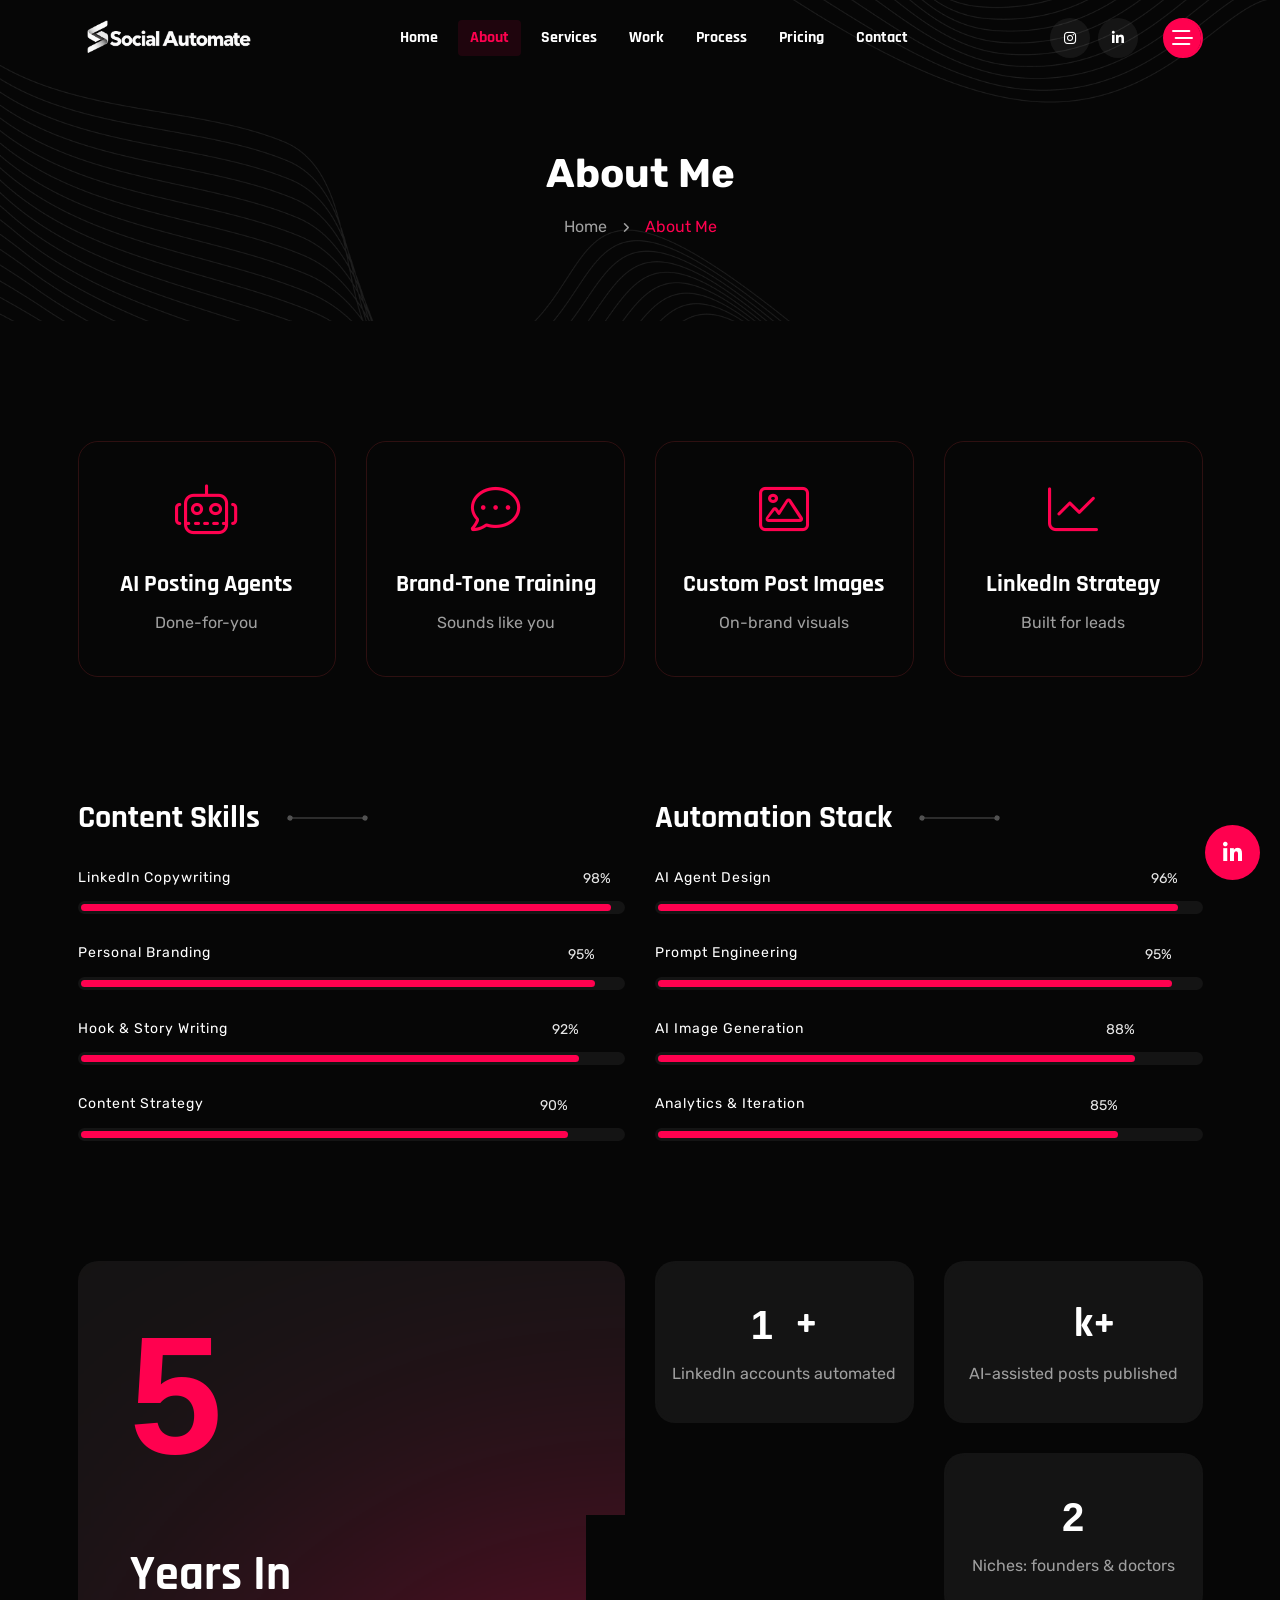
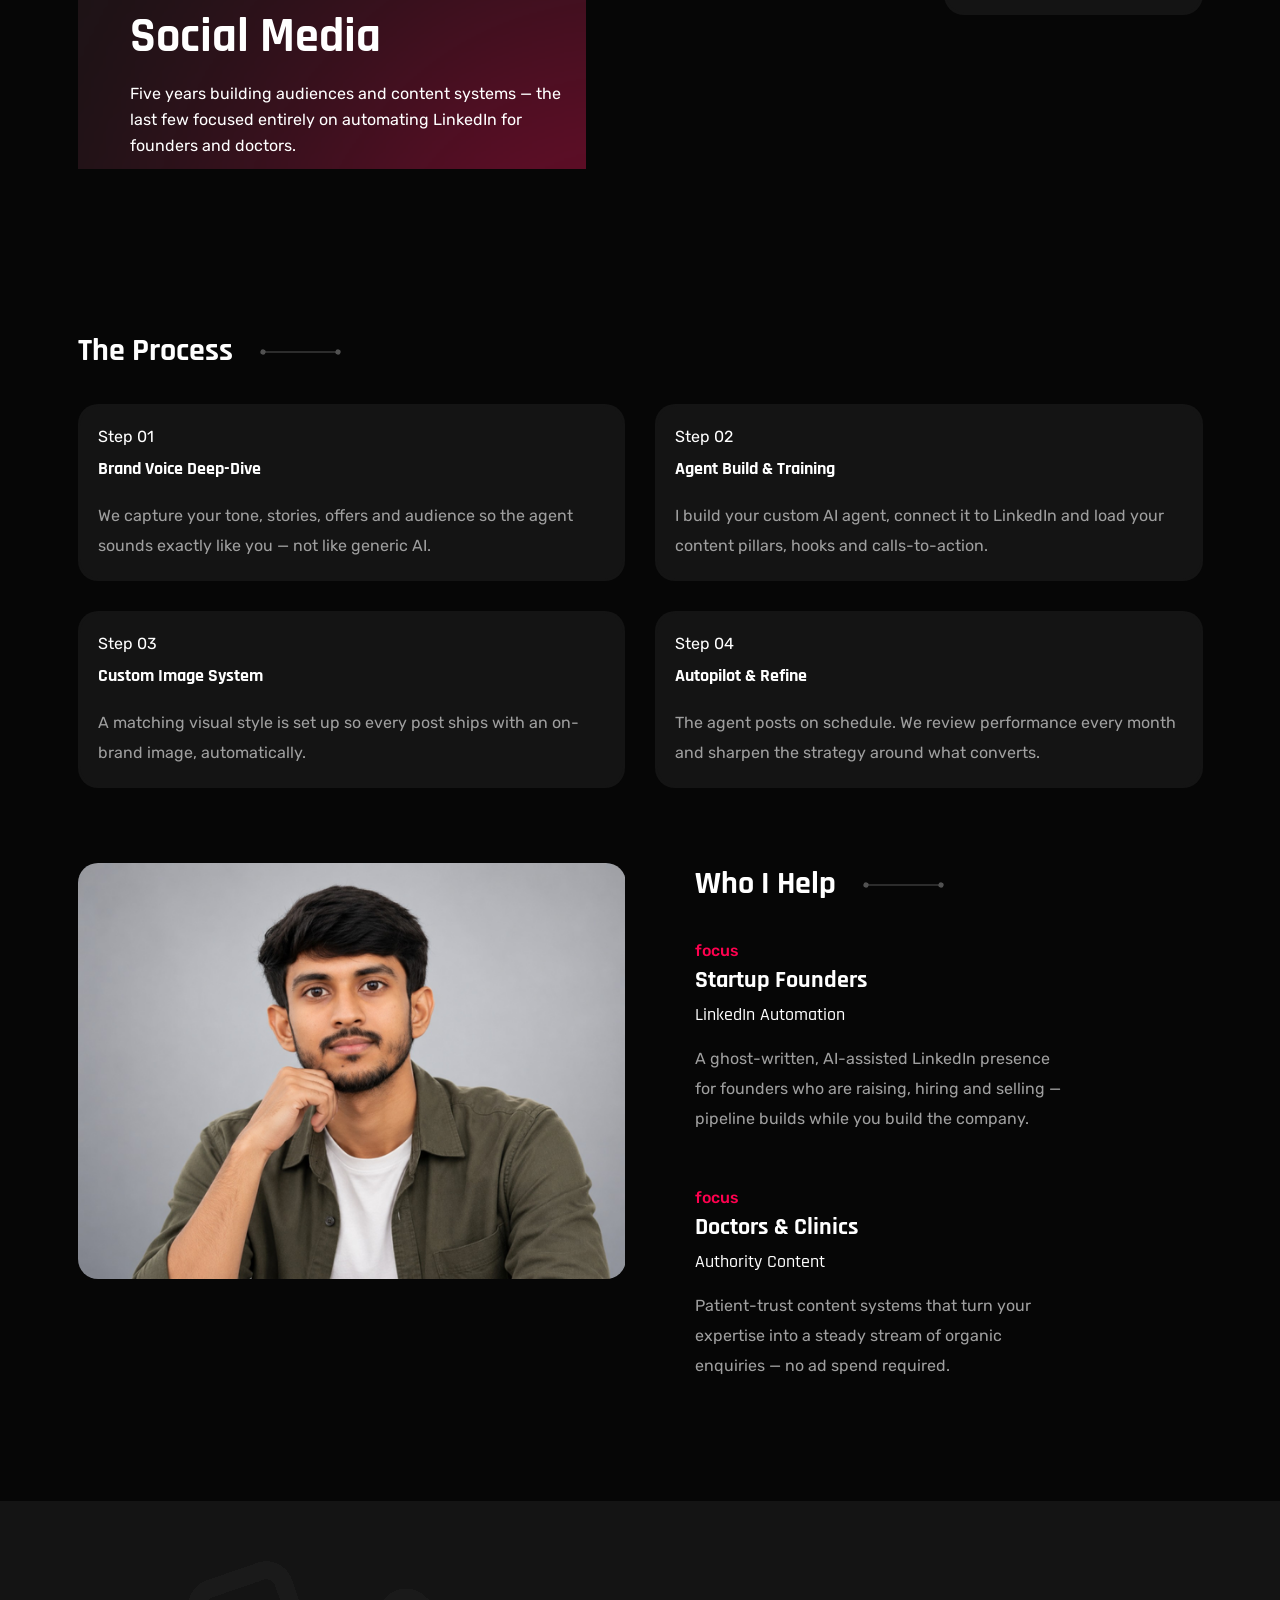
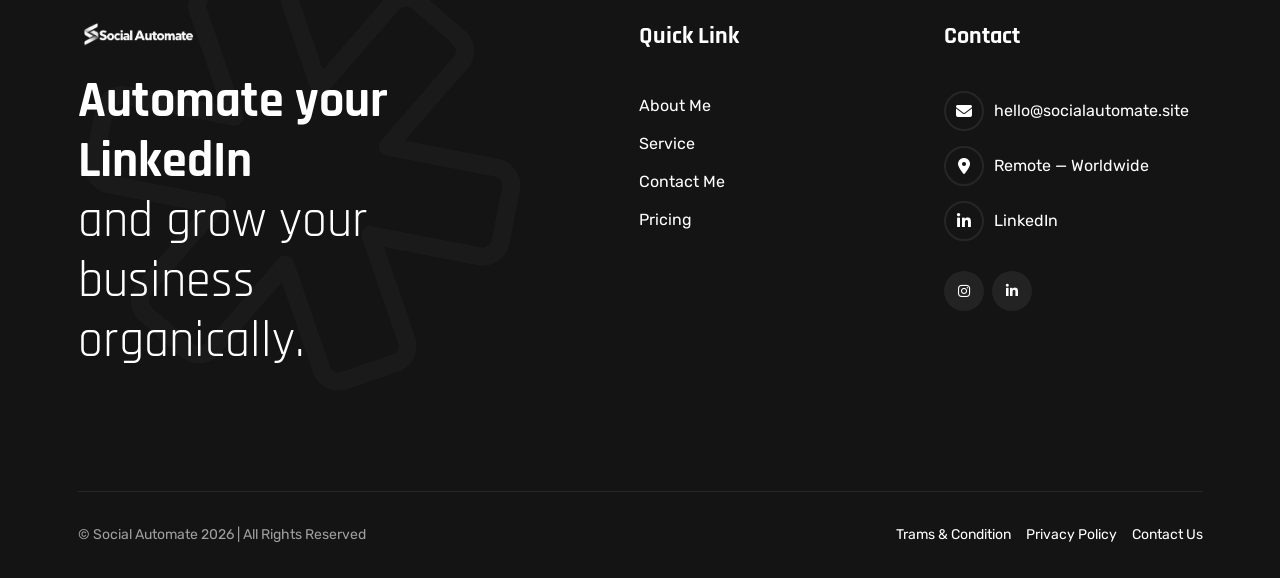
==== commit 45b17781: "Update Social Automate website" ====
--- a/about.html
+++ b/about.html
@@ -7,7 +7,9 @@
     <meta charset="UTF-8">
     <meta http-equiv="X-UA-Compatible" content="IE=edge">
     <meta name="viewport" content="width=device-width, initial-scale=1.0">
-    <meta name="description" content="Reeni is a modern personal portfolio template for designers, developers, content writer, cleaner, programmer, fashion designer, model, Influencer and freelancers. Fully responsive, SEO-friendly, Bootstrap and easy to customize.">
+    <meta name="description" content="AI-powered LinkedIn and social media automation for founders, doctors, clinics, and growing brands — built to automate content and grow authority online.">
+    <meta property="og:description" content="AI-powered LinkedIn and social media automation for founders, doctors, clinics, and growing brands — built to automate content and grow authority online.">
+    <meta name="twitter:description" content="AI-powered LinkedIn and social media automation for founders, doctors, clinics, and growing brands — built to automate content and grow authority online.">
     <link rel="shortcut icon" type="image/x-icon" href="assets/images/favicon.svg">
     <title>About | Socialautomate</title>
     <!-- Bootstrap min css -->
--- a/assets/css/style.css
+++ b/assets/css/style.css
@@ -16381,26 +16381,6 @@
 .signle-side-bar.service-list-area .single-service:hover i {
   color: var(--color-primary);
 }
-.signle-side-bar.project-details-area .project-details-info {
-  margin-bottom: 15px;
-  color: var(--color-heading);
-  font-family: var(--font-primary);
-  font-size: 18px;
-  font-weight: 700;
-  line-height: 27px;
-}
-.signle-side-bar.project-details-area .project-details-info:last-child {
-  margin-bottom: 0;
-}
-.signle-side-bar.project-details-area .project-details-info span {
-  color: var(--color-gray);
-  font-family: var(--font-secondary);
-  font-size: 16px;
-  font-weight: 400;
-  line-height: 30px;
-  margin-left: 10px;
-}
-
 /*=========================
   Blog Classic Card
   =========================*/
@@ -20547,61 +20527,6 @@
     font-size: 32px;
     line-height: 1.2;
   }
-}
-
-/*===============================
-  Contact Form
-  ===============================*/
-.contact-form .contact-form-wrapper .form-group {
-  margin-bottom: 0;
-  border: none !important;
-}
-.contact-form .contact-form-wrapper .form-group input {
-  background: transparent;
-  height: inherit;
-  padding: 15px 20px;
-  font-size: 16px;
-  color: var(--color-heading);
-  font-weight: 600;
-  border-radius: 10px;
-  border: 2px solid var(--color-border);
-}
-.contact-form .contact-form-wrapper .form-group input:focus {
-  border-color: var(--color-primary);
-}
-.contact-form .contact-form-wrapper .form-group input::placeholder {
-  color: var(--color-gray);
-  font-family: var(--font-secondary);
-  font-size: 16px;
-  font-weight: 400;
-  line-height: 30px;
-}
-.contact-form .contact-form-wrapper .form-group textarea {
-  background: transparent;
-  font-size: 16px;
-  color: var(--color-heading);
-  font-weight: 600;
-  border-radius: 10px;
-  border: 2px solid var(--color-border);
-}
-.contact-form .contact-form-wrapper .form-group textarea::placeholder {
-  color: var(--color-gray);
-  font-family: var(--font-secondary);
-  font-size: 16px;
-  font-weight: 400;
-  line-height: 30px;
-}
-.contact-form .contact-form-wrapper .form-group textarea:focus {
-  border-color: var(--color-primary);
-}
-.contact-form .tpm-btn-primary {
-  width: 100%;
-}
-.contact-form .tpm-btn-primary button {
-  justify-content: center;
-}
-.contact-form .tpm-btn-primary span {
-  justify-content: center;
 }
 
 /*===============================
@@ -25771,39 +25696,152 @@
 }
 
 /*----Template Style----*/
-.project-details-thumnail-wrap img {
-  border-radius: 20px;
-}
-
-.project-details-area-wrapper .project-details-content-wrap .title {
+/* Shared case-study layout for every Work Details route. */
+.project-details-area-wrapper article,
+.project-details-sidebar {
+  min-width: 0;
+  overflow-wrap: anywhere;
+}
+.project-details-content-wrap .title {
   color: var(--color-heading);
   font-family: var(--font-primary);
   font-weight: 700;
-  font-size: 38px;
-  line-height: 48px;
-  text-transform: capitalize;
+  font-size: clamp(28px, 3.5vw, 48px);
+  line-height: 1.2;
   margin-bottom: 20px;
 }
-@media (min-width: 768px) {
-  .project-details-area-wrapper .project-details-content-wrap .title {
-    font-size: 48px;
-    line-height: 60px;
-  }
-}
-.project-details-area-wrapper .project-details-content-wrap .mini-title {
-  color: var(--color-heading);
-  font-family: var(--font-primary);
-  font-size: 24px;
-  font-weight: 700;
-  line-height: 30px;
-}
-.project-details-area-wrapper .project-details-content-wrap .docs {
+.project-details-content-wrap p,
+.project-details-content-wrap li {
   color: var(--color-gray);
   font-family: var(--font-secondary);
   font-size: 16px;
-  font-weight: 400;
-  line-height: 30px;
-  margin-bottom: 20px;
+  line-height: 1.8;
+}
+.project-details-content-wrap p {
+  margin: 0 0 16px;
+}
+.project-details-content-wrap .project-overview {
+  font-size: 18px;
+  margin-bottom: 28px;
+}
+.project-details-thumnail-wrap {
+  margin: 0 0 36px;
+  padding: 12px;
+  border: 1px solid var(--color-border);
+  border-radius: 20px;
+  background: var(--color-gray-2);
+}
+.project-details-thumnail-wrap img {
+  display: block;
+  width: 100%;
+  height: auto;
+  max-height: 400px;
+  object-fit: contain;
+  border-radius: 12px;
+}
+.project-story-section + .project-story-section {
+  margin-top: 32px;
+  padding-top: 28px;
+  border-top: 1px solid var(--color-border);
+}
+.project-details-content-wrap .mini-title {
+  color: var(--color-heading);
+  font-family: var(--font-primary);
+  font-size: clamp(22px, 2vw, 26px);
+  font-weight: 700;
+  line-height: 1.3;
+  margin-bottom: 16px;
+}
+.project-story-section > p:last-child {
+  margin-bottom: 0;
+}
+.project-benefits {
+  display: grid;
+  gap: 12px;
+  margin: 24px 0 0;
+  padding: 20px;
+  list-style: none;
+  border-radius: 12px;
+  background: var(--color-gray-2);
+}
+.project-benefits li {
+  display: grid;
+  grid-template-columns: 18px minmax(0, 1fr);
+  gap: 12px;
+  margin: 0;
+  color: var(--color-heading);
+}
+.project-benefits li::before {
+  content: "";
+  width: 8px;
+  height: 13px;
+  margin: 5px 0 0 4px;
+  border: solid var(--color-primary);
+  border-width: 0 2px 2px 0;
+  transform: rotate(45deg);
+}
+.project-deliverables {
+  display: grid;
+  grid-template-columns: repeat(2, minmax(0, 1fr));
+  gap: 8px 28px;
+  margin: 0;
+  padding-left: 20px;
+}
+.project-deliverables li {
+  margin: 0;
+}
+.project-deliverables li::marker {
+  color: var(--color-primary);
+}
+.project-details-facts {
+  margin: 0;
+}
+.project-details-info + .project-details-info {
+  margin-top: 20px;
+  padding-top: 18px;
+  border-top: 1px solid var(--color-border);
+}
+.project-details-info dt {
+  color: var(--color-heading);
+  font-size: 14px;
+  font-weight: 600;
+  margin-bottom: 6px;
+}
+.project-details-info dd {
+  color: var(--color-gray);
+  font-family: var(--font-secondary);
+  font-size: 16px;
+  line-height: 1.7;
+  margin: 0;
+}
+.project-tags {
+  display: flex;
+  flex-wrap: wrap;
+  gap: 8px;
+  list-style: none;
+  margin: 0;
+  padding: 0;
+}
+.project-tags li {
+  margin: 0;
+  padding: 4px 12px;
+  border: 1px solid var(--color-border);
+  border-radius: 100px;
+  font-size: 13px;
+}
+@media (min-width: 1200px) {
+  .project-details-sidebar {
+    position: sticky;
+    top: 110px;
+  }
+}
+@media (max-width: 575px) {
+  .project-details-content-wrap .project-overview {
+    font-size: 16px;
+  }
+  .project-deliverables {
+    grid-template-columns: minmax(0, 1fr);
+  }
 }
 
 .check-box-wrap {
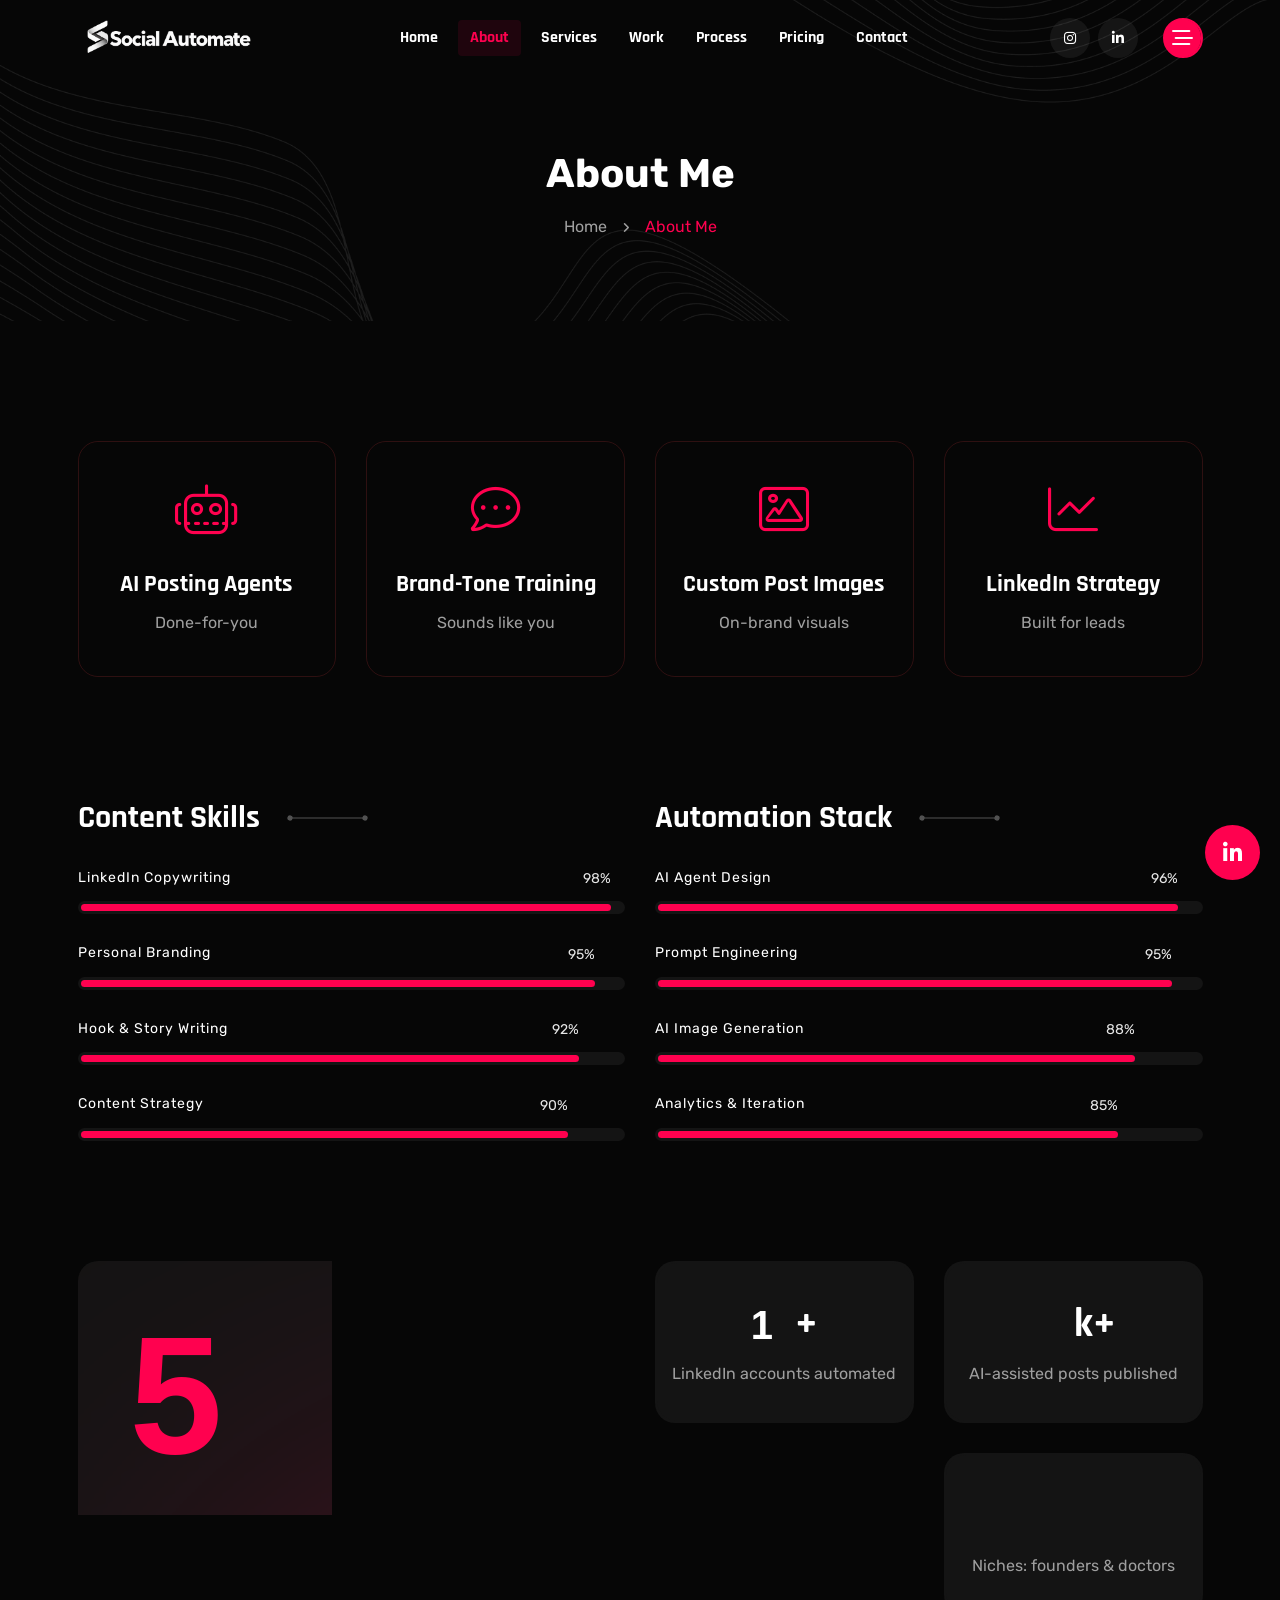
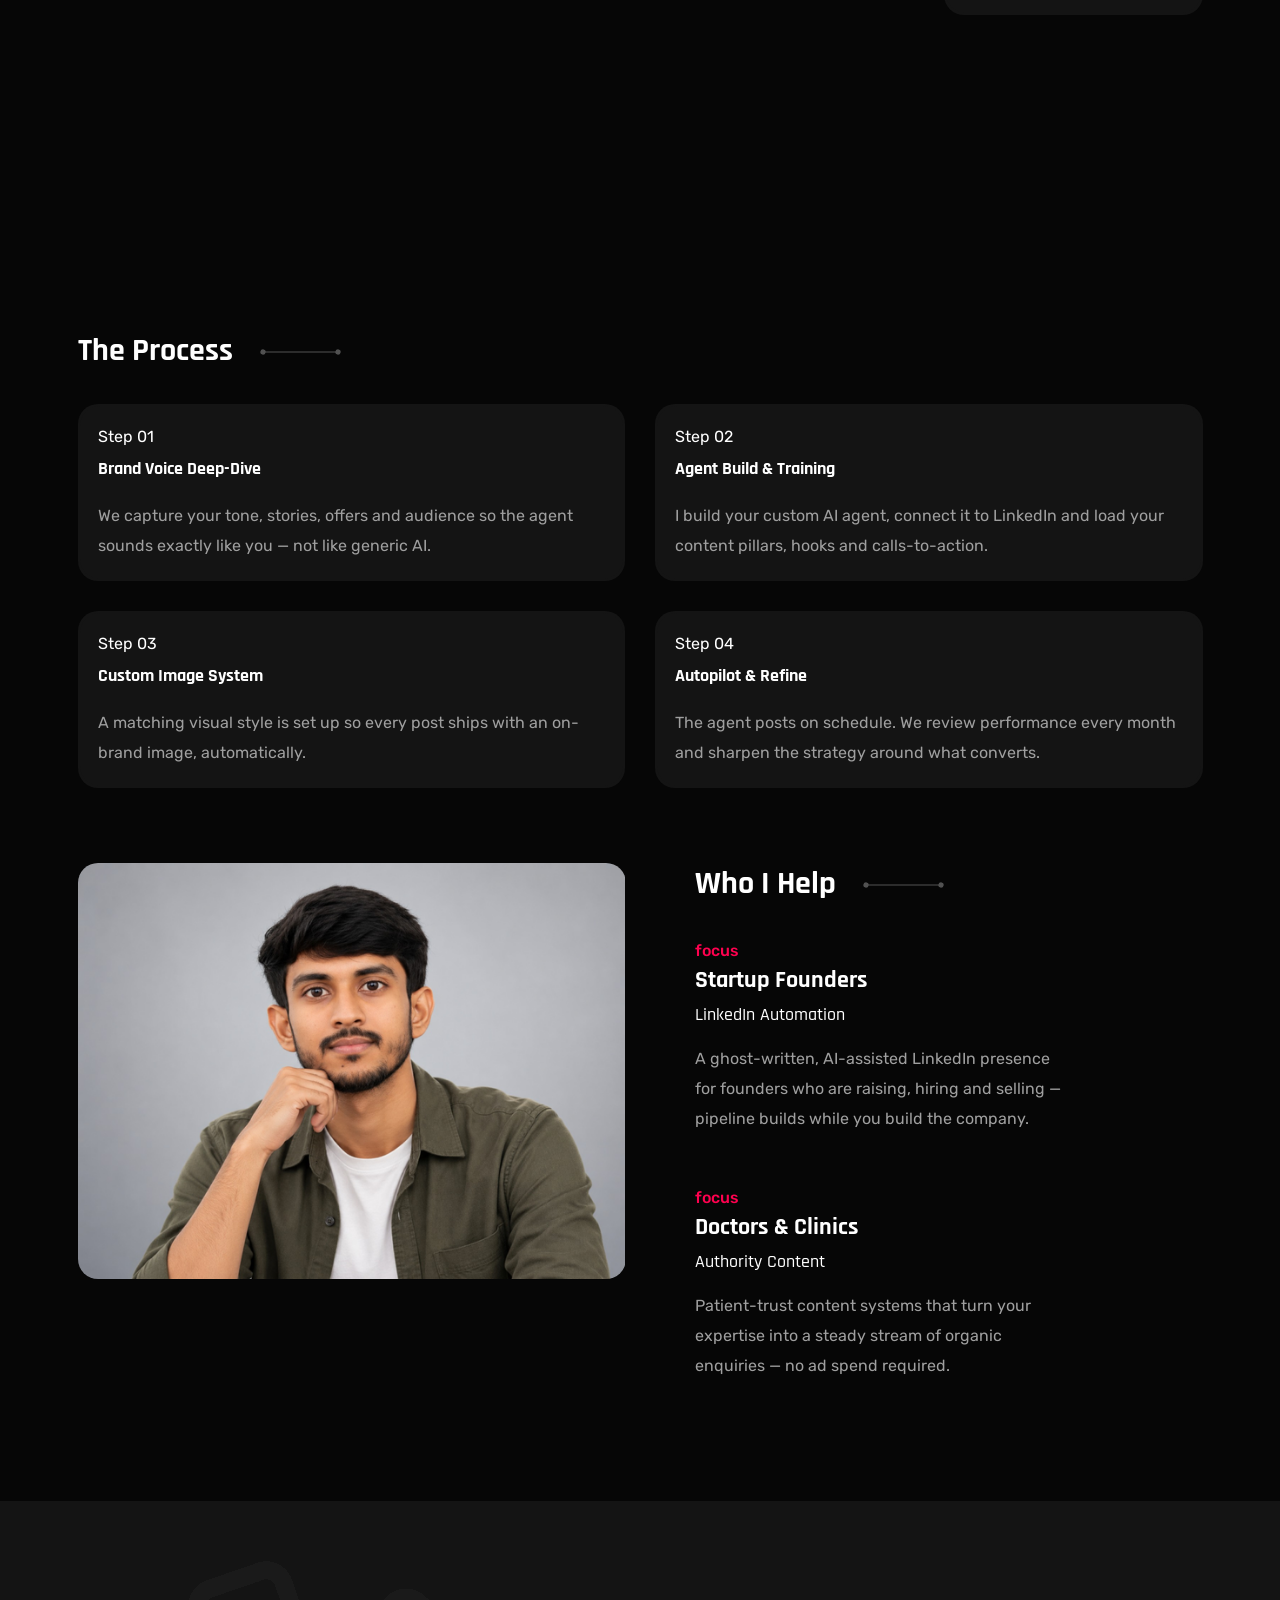
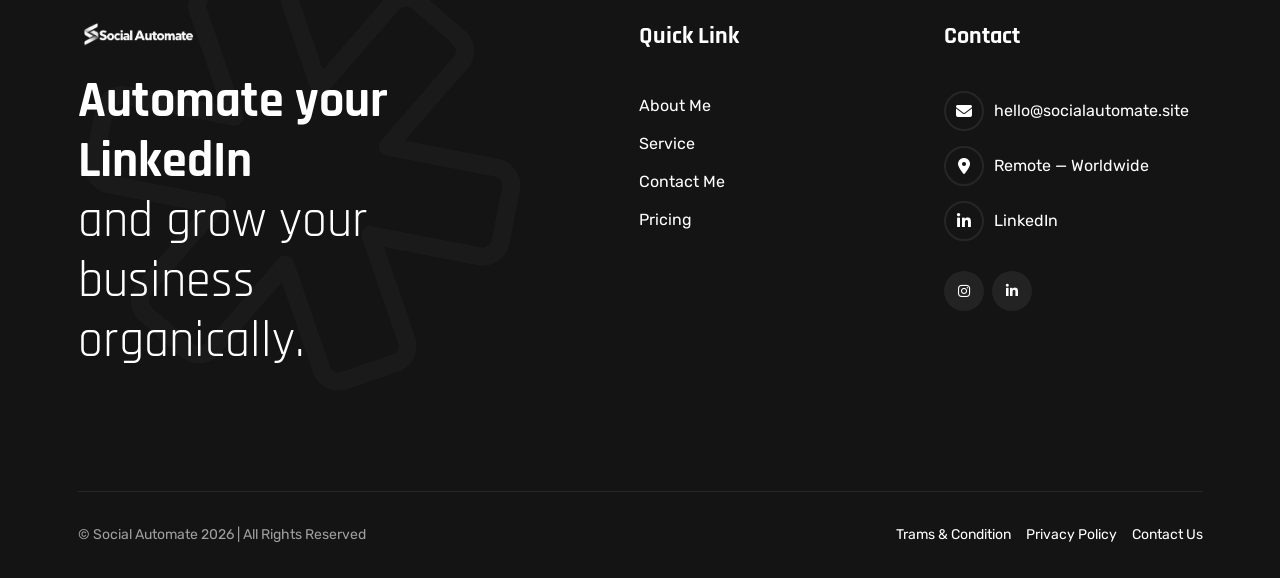
==== commit 7dad8059: "Update Social Automate website" ====
--- a/about.html
+++ b/about.html
@@ -176,7 +176,7 @@
                         <div class="service-card-icon">
                             <i class="fa-light fa-robot"></i>
                         </div>
-                        <h4 class="service-title"><a href="service-details.html">AI Posting Agents</a></h4>
+                        <h4 class="service-title"><a href="service.html">AI Posting Agents</a></h4>
                         <p class="service-para">Done-for-you</p>
                     </div>
                 </div>
@@ -185,7 +185,7 @@
                         <div class="service-card-icon">
                             <i class="fa-light fa-comment-dots"></i>
                         </div>
-                        <h4 class="service-title"><a href="service-details.html">Brand-Tone Training</a></h4>
+                        <h4 class="service-title"><a href="service.html">Brand-Tone Training</a></h4>
                         <p class="service-para">Sounds like you</p>
                     </div>
                 </div>
@@ -194,7 +194,7 @@
                         <div class="service-card-icon">
                             <i class="fa-light fa-image"></i>
                         </div>
-                        <h4 class="service-title"><a href="service-details.html">Custom Post Images</a></h4>
+                        <h4 class="service-title"><a href="service.html">Custom Post Images</a></h4>
                         <p class="service-para">On-brand visuals</p>
                     </div>
                 </div>
@@ -203,7 +203,7 @@
                         <div class="service-card-icon">
                             <i class="fa-light fa-chart-line"></i>
                         </div>
-                        <h4 class="service-title"><a href="service-details.html">LinkedIn Strategy</a></h4>
+                        <h4 class="service-title"><a href="service.html">LinkedIn Strategy</a></h4>
                         <p class="service-para">Built for leads</p>
                     </div>
                 </div>
